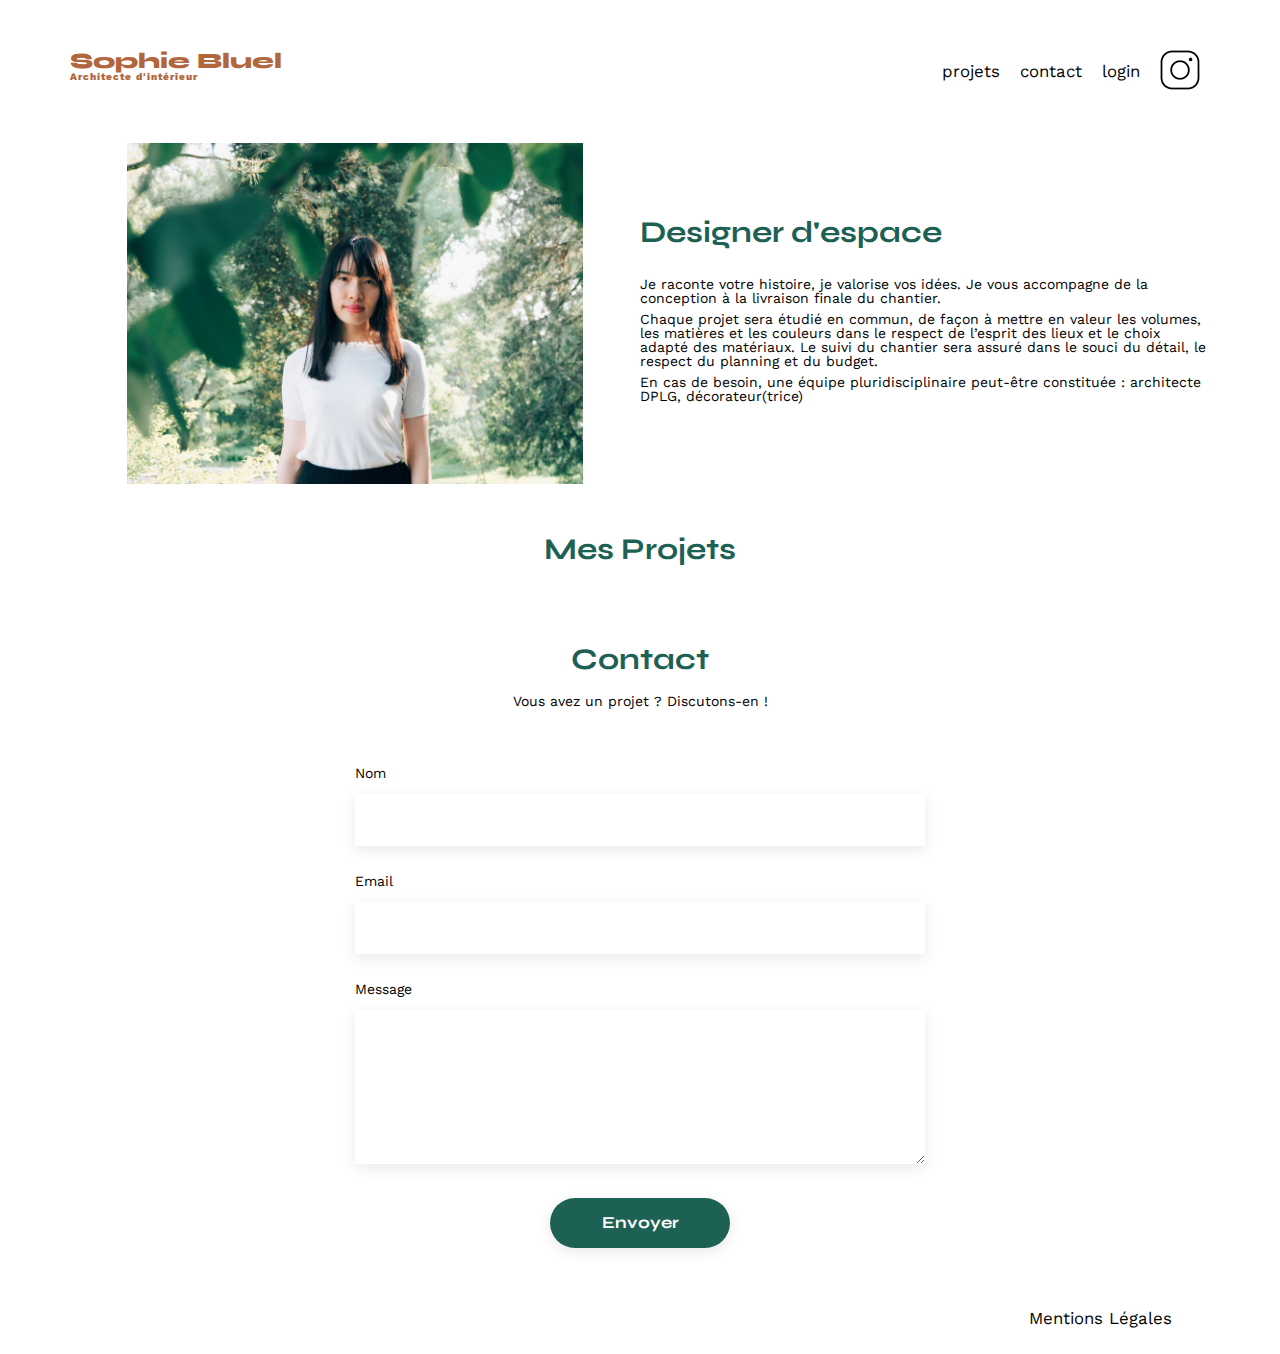
==== index.html @ dd8f7ba2 "Debut" ====
<!DOCTYPE html>
<html lang="fr">
<head>
	<meta charset="UTF-8">
	<title>Sophie Bluel - Architecte d'intérieur</title>
	<meta name="viewport" content="width=device-width, initial-scale=1.0">
	<link rel="preconnect" href="https://fonts.googleapis.com">
	<link rel="preconnect" href="https://fonts.gstatic.com" crossorigin>
	<link href="https://fonts.googleapis.com/css2?family=Syne:wght@700;800&family=Work+Sans&display=swap" rel="stylesheet">
	<meta name="description" content="">
	<link rel="stylesheet" href="./assets/style.css">
</head>
<body>
<header>
	<h1>Sophie Bluel <span>Architecte d'intérieur</span></h1>
	<nav>
		<ul>
			<li>projets</li>
			<li>contact</li>
			<li>login</li>
			<li><img src="./assets/icons/instagram.png" alt="Instagram"></li>
		</ul>
	</nav>
</header>
<main>
	<section id="introduction">
		<figure>
			<img src="./assets/images/sophie-bluel.png" alt="">
		</figure>
		<article>
			<h2>Designer d'espace</h2>
			<p>Je raconte votre histoire, je valorise vos idées. Je vous accompagne de la conception à la livraison finale du chantier.</p>
			<p>Chaque projet sera étudié en commun, de façon à mettre en valeur les volumes, les matières et les couleurs dans le respect de l’esprit des lieux et le choix adapté des matériaux. Le suivi du chantier sera assuré dans le souci du détail, le respect du planning et du budget.</p>
			<p>En cas de besoin, une équipe pluridisciplinaire peut-être constituée : architecte DPLG, décorateur(trice)</p>
		</article>
	</section>
	<section id="portfolio">
		<h2>Mes Projets</h2>
		<div class="gallery">
			
		</div>
	</section>
	<section id="contact">
		<h2>Contact</h2>
		<p>Vous avez un projet ? Discutons-en !</p>
		<form action="#" method="post">
			<label for="name">Nom</label>
			<input type="text" name="name" id="name">
			<label for="email">Email</label>
			<input type="email" name="email" id="email">
			<label for="message">Message</label>
			<textarea name="message" id="message" cols="30" rows="10"></textarea>
			<input type="submit" value="Envoyer">
		</form>
	</section>
</main>

<footer>
	<nav>
		<ul>
			<li>Mentions Légales</li>
		</ul>
	</nav>
</footer>
</body>
</html>
---- assets/style.css ----
/* http://meyerweb.com/eric/tools/css/reset/
   v2.0 | 20110126
   License: none (public domain)
*/

html, body, div, span, applet, object, iframe,
h1, h2, h3, h4, h5, h6, p, blockquote, pre,
a, abbr, acronym, address, big, cite, code,
del, dfn, em, img, ins, kbd, q, s, samp,
small, strike, strong, sub, sup, tt, var,
b, u, i, center,
dl, dt, dd, ol, ul, li,
fieldset, form, label, legend,
table, caption, tbody, tfoot, thead, tr, th, td,
article, aside, canvas, details, embed,
figure, figcaption, footer, header, hgroup,
menu, nav, output, ruby, section, summary,
time, mark, audio, video {
	margin: 0;
	padding: 0;
	border: 0;
	font-size: 100%;
	font: inherit;
	vertical-align: baseline;
}
/* HTML5 display-role reset for older browsers */
article, aside, details, figcaption, figure,
footer, header, hgroup, menu, nav, section {
	display: block;
}
body {
	line-height: 1;
}
ol, ul {
	list-style: none;
}
blockquote, q {
	quotes: none;
}
blockquote:before, blockquote:after,
q:before, q:after {
	content: '';
	content: none;
}
table {
	border-collapse: collapse;
	border-spacing: 0;
}
/** end reset css**/
body {
	max-width: 1140px;
	margin:auto;
	font-family: 'Work Sans' ;
	font-size: 14px;
}
header {
	display: flex;
	justify-content: space-between;
	margin: 50px 0
}
section {
	margin: 50px 0
}

h1{
	display: flex;
	flex-direction: column;
	font-family: 'Syne';
	font-size: 22px;
	font-weight: 800;
	color: #B1663C
}

h1 > span {
	font-family: 'Work Sans';
	font-size:10px;
	letter-spacing: 0.1em;
;
}

h2{
	font-family: 'Syne';
	font-weight: 700;
	font-size: 30px;
	color: #1D6154
}
nav ul {
	display: flex;
	align-items: center;
	list-style-type: none;

}
nav li {
	padding: 0 10px;
	font-size: 1.2em;
}

li:hover {
	color: #B1663C;
}
#introduction {
	display: flex;
	align-items: center;
}
#introduction figure {
	flex: 1
}
#introduction img {
	display: block;
	margin: auto;
	width: 80%;
}

#introduction article {
	flex: 1
}
#introduction h2 {
	margin-bottom: 1em;
}

#introduction p {
	margin-bottom: 0.5em;
}
#portfolio h2 {
	text-align: center;
	margin-bottom: 1em;
}
.gallery {
	width: 100%;
	display: grid;
	grid-template-columns: 1fr 1fr 1fr;
	grid-column-gap: 20px;
	grid-row-gap: 20px;
}

.gallery img {
	width: 100%;

}
#contact {
	width: 50%;
margin: auto;
}
#contact > * {
	text-align: center;

}
#contact h2{
	margin-bottom: 20px;
}
#contact form {
	text-align: left;
	margin-top:30px;
	display: flex;
	flex-direction: column;
}

#contact input {
	height: 50px;
	font-size: 1.2em;
	border: none;
	box-shadow: 0px 4px 14px rgba(0, 0, 0, 0.09);
}
#contact label {
	margin: 2em 0 1em 0;
}
#contact textarea {
	border: none;
	box-shadow: 0px 4px 14px rgba(0, 0, 0, 0.09);
}

input[type="submit"]{
	font-family: 'Syne';
	font-weight: 700;
	color: white;
	background-color: #1D6154;
	margin : 2em auto ;
	width: 180px;
	text-align: center;
	border-radius: 60px ;
}

footer nav ul {
	display: flex;
	justify-content: flex-end;
	margin: 2em
}
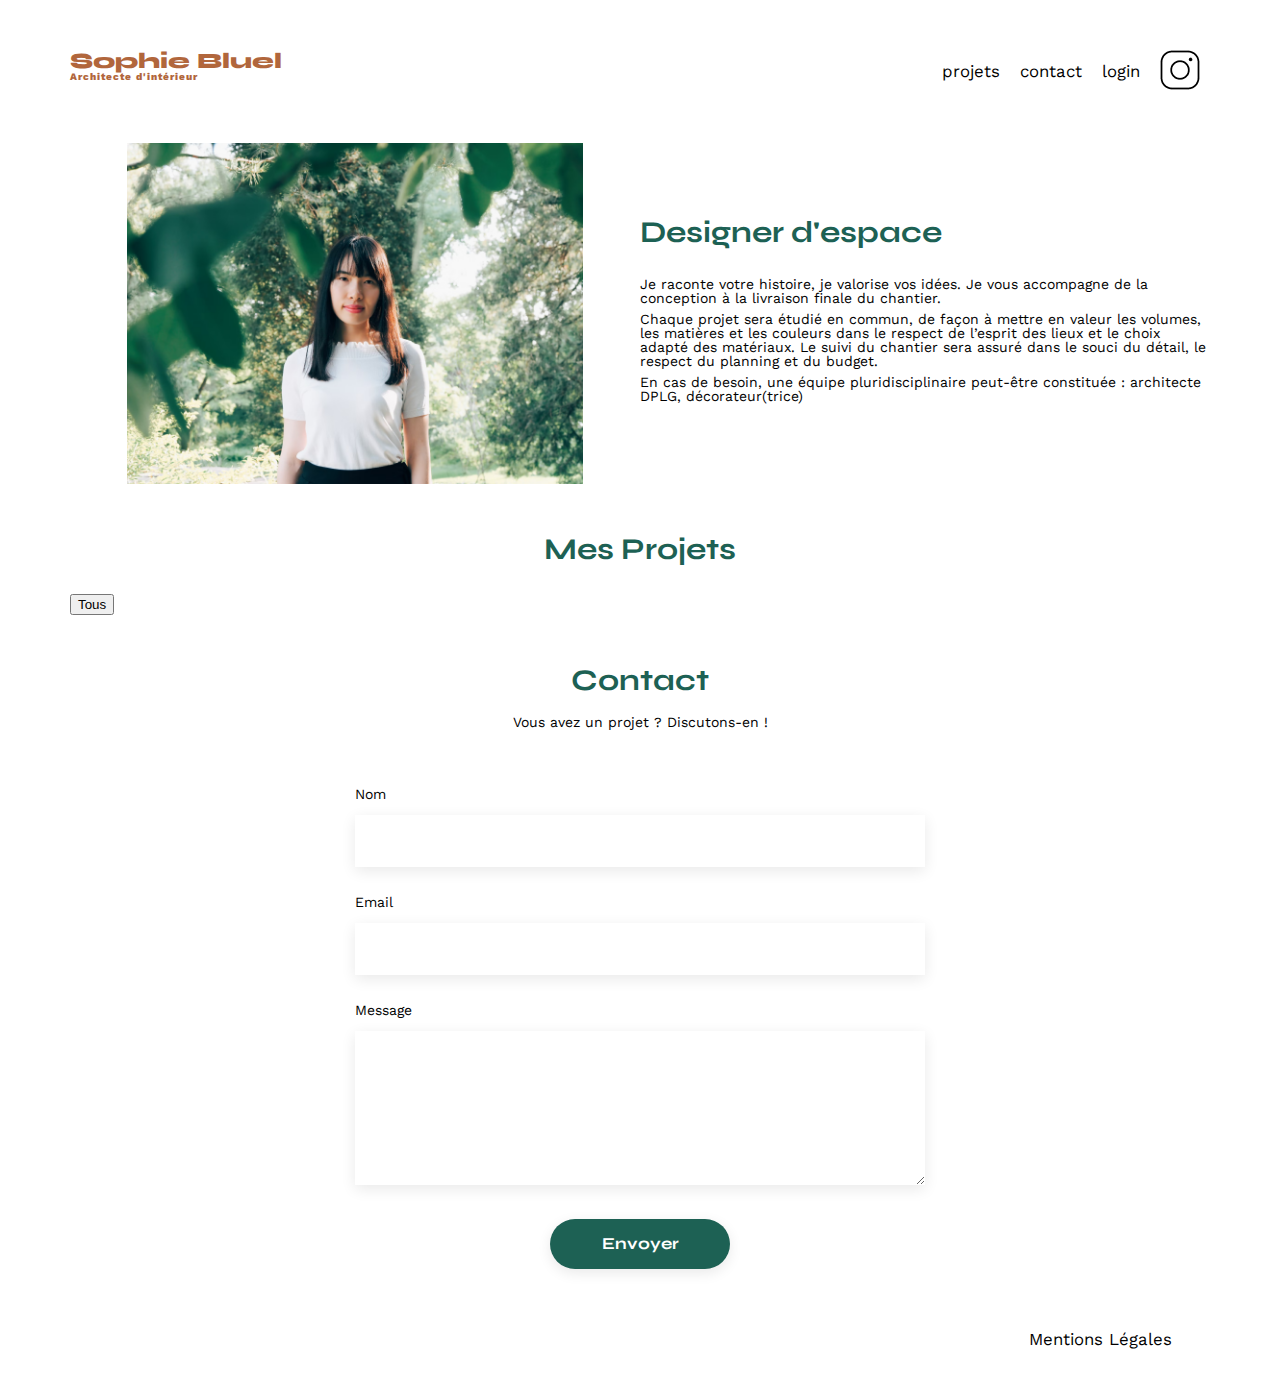
==== commit e598bbd1: "login html terminé" ====
--- a/index.html
+++ b/index.html
@@ -9,6 +9,7 @@
 	<link href="https://fonts.googleapis.com/css2?family=Syne:wght@700;800&family=Work+Sans&display=swap" rel="stylesheet">
 	<meta name="description" content="">
 	<link rel="stylesheet" href="./assets/style.css">
+	<script src="./index.js" defer></script>
 </head>
 <body>
 <header>
--- a/assets/style.css
+++ b/assets/style.css
@@ -186,3 +186,77 @@
 	margin: 2em
 }
 
+.body-login {
+	display: flex;
+	flex-direction: column;
+	height: 100vh;
+	justify-content: space-between;
+}
+
+#login-link {
+	font-weight: 600;
+} 
+
+#login {
+	width: 50%;
+	margin: auto;
+	display: flex;
+	flex-direction: column;
+	justify-content: center;
+}
+
+#login > * {
+	text-align: center;
+}
+
+#login h2 {
+	justify-content: center;
+}
+
+#login form {
+	text-align: left;
+	padding-top:30px;
+	display: flex;
+	flex-direction: column;
+}
+
+#login input {
+	width: 379px;
+	height: 50px;
+	font-size: 1.2em;
+	border: none;
+	box-shadow: 0px 4px 14px rgba(0, 0, 0, 0.09);
+	align-self: center;
+}
+#login label {
+	padding: 2em 0 1em 7em;
+}
+
+#login a {
+	color: black;
+	text-align: center;	
+}
+
+#login input[type="submit"]{
+	font-family: 'Syne';
+	font-weight: 700;
+	color: white;
+	background-color: #1D6154;
+	margin : 2em auto ;
+	width: 180px;
+	text-align: center;
+	border-radius: 60px ;
+	cursor: pointer;
+}
+
+#error-message {
+	display: none;
+	color: red;
+	align-self: center;
+	font-weight: 500;
+	padding-top: 1.5em;
+}
+
+#forget-pw {
+	align-self: center;
+}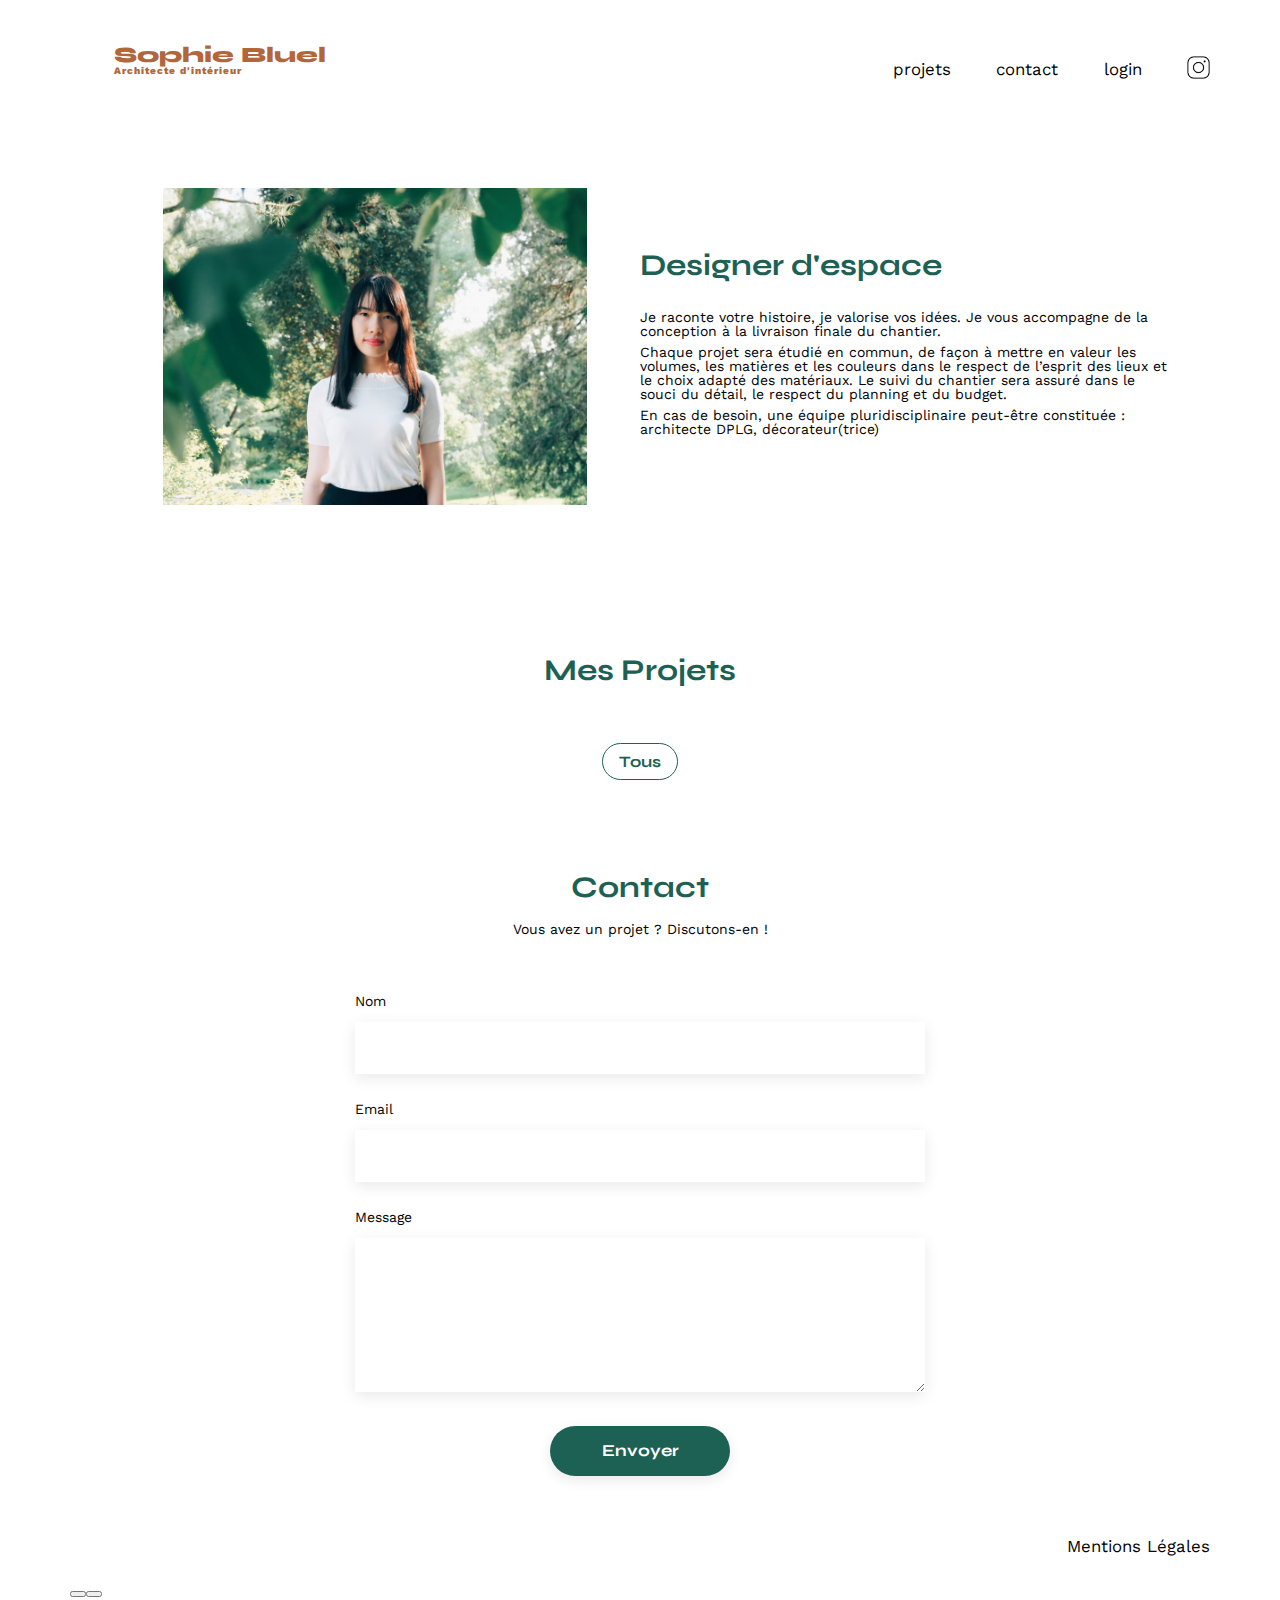
==== commit 1630bcb9: "commencement modale" ====
--- a/index.html
+++ b/index.html
@@ -9,7 +9,9 @@
 	<link href="https://fonts.googleapis.com/css2?family=Syne:wght@700;800&family=Work+Sans&display=swap" rel="stylesheet">
 	<meta name="description" content="">
 	<link rel="stylesheet" href="./assets/style.css">
-	<script src="./index.js" defer></script>
+	<script src="/index.js" defer></script>
+	<script src="/modale.js" defer></script>
+
 </head>
 <body>
 <header>
@@ -18,7 +20,7 @@
 		<ul>
 			<li>projets</li>
 			<li>contact</li>
-			<li>login</li>
+			<li id="login"> <a href="./login.html"> login </a></li>
 			<li><img src="./assets/icons/instagram.png" alt="Instagram"></li>
 		</ul>
 	</nav>
--- a/assets/style.css
+++ b/assets/style.css
@@ -49,17 +49,21 @@
 /** end reset css**/
 body {
 	max-width: 1140px;
-	margin:auto;
+	margin: auto;
 	font-family: 'Work Sans' ;
 	font-size: 14px;
+	display: flex;
+	flex-direction: column;
+	height: 100vh;
+	justify-content: space-between;
 }
 header {
 	display: flex;
 	justify-content: space-between;
-	margin: 50px 0
+	
 }
 section {
-	margin: 50px 0
+	margin: 50px 40px;
 }
 
 h1{
@@ -68,14 +72,14 @@
 	font-family: 'Syne';
 	font-size: 22px;
 	font-weight: 800;
-	color: #B1663C
+	color: #B1663C;
+	padding: 2em;
 }
 
 h1 > span {
 	font-family: 'Work Sans';
 	font-size:10px;
 	letter-spacing: 0.1em;
-;
 }
 
 h2{
@@ -91,16 +95,41 @@
 
 }
 nav li {
-	padding: 0 10px;
+	padding-left: 2.7em;
 	font-size: 1.2em;
+}
+
+nav ul li img{
+	width: 23px;
+	height: 23px;
 }
 
 li:hover {
 	color: #B1663C;
 }
+
+a {
+	text-decoration: none;
+	color: #000000;
+}
+
+a:visited {
+	color: #000000; 
+}
+
+header nav ul {
+	padding: 4em 0 4em 4em;
+}
+
+.nav-menu {
+	display: flex;
+	justify-content: space-between;
+}
+
 #introduction {
 	display: flex;
 	align-items: center;
+	margin-bottom: 150px;
 }
 #introduction figure {
 	flex: 1
@@ -122,9 +151,42 @@
 	margin-bottom: 0.5em;
 }
 #portfolio h2 {
-	text-align: center;
-	margin-bottom: 1em;
-}
+	display: flex;
+	justify-content: center;
+	padding-bottom: 1em;
+	gap: 1em;
+}
+
+
+.buttons {
+	display: flex;
+	justify-content: center;
+	gap: 1em;
+	padding: 2em 0 3em 0;
+}
+
+.filter-button {
+	font-family: 'Syne';
+	font-weight: 700;
+	font-size: 16px;
+	color: #1D6154;
+	border: 1px solid #1D6154;
+	border-radius: 60px;
+	padding: 0.5em 1em;
+	background-color: unset;
+}
+
+.filter-button:hover{
+	background-color: #1D6154;
+	color: white;
+    transition: 0.15s;
+}
+
+.filter-button.selected {
+	background-color: #1D6154;
+	color: white;
+}
+
 .gallery {
 	width: 100%;
 	display: grid;
@@ -135,11 +197,11 @@
 
 .gallery img {
 	width: 100%;
-
-}
+}
+
 #contact {
 	width: 50%;
-margin: auto;
+	margin: auto;
 }
 #contact > * {
 	text-align: center;
@@ -183,9 +245,10 @@
 footer nav ul {
 	display: flex;
 	justify-content: flex-end;
-	margin: 2em
-}
-
+	margin: 2em 0;
+}
+
+/* Login page*/
 .body-login {
 	display: flex;
 	flex-direction: column;
@@ -259,4 +322,39 @@
 
 #forget-pw {
 	align-self: center;
-}+}
+
+/*admin page*/
+
+.admin-mode {
+	display: flex;
+	width: 100%;
+	height: 59px;
+	background-color: #000000;
+	justify-content: center;
+	align-items: center;
+}
+
+.admin-mode i {
+	padding-top: 1em;
+	padding-right: 1em;
+	color: white;
+}
+.admin-title {
+	padding-top: 1em;
+	color: white;
+}
+
+.edit-button {
+	display: flex;
+	flex-direction: row-reverse;
+	gap: 0.75em;
+	background-color: unset;
+	border: none;
+	padding-top: 0.75em;
+	font-size: 14px;
+	margin-bottom: 5em;
+	cursor: pointer;
+}
+
+
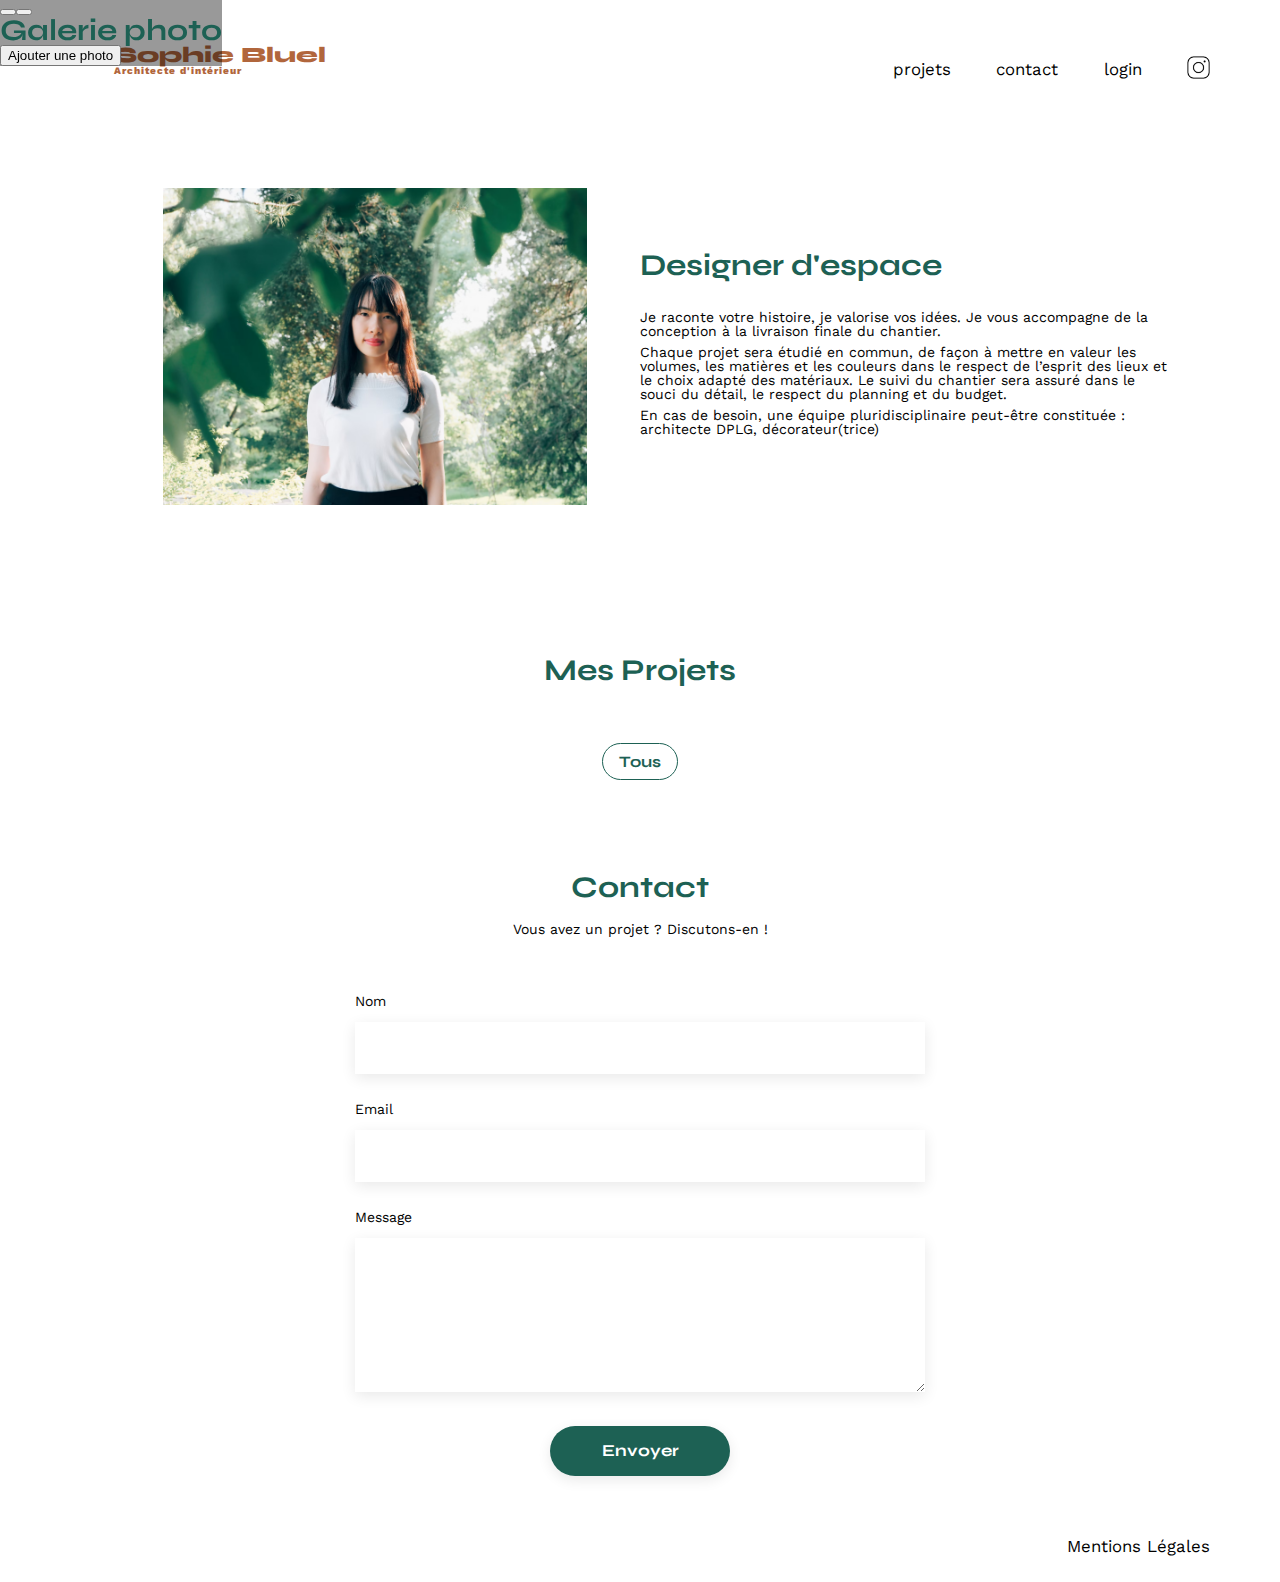
==== commit 37af05be: "modal ???" ====
--- a/index.html
+++ b/index.html
@@ -56,6 +56,7 @@
 			<input type="submit" value="Envoyer">
 		</form>
 	</section>
+	
 </main>
 
 <footer>
--- a/assets/style.css
+++ b/assets/style.css
@@ -357,4 +357,15 @@
 	cursor: pointer;
 }
 
-
+.modal{
+	position: fixed;
+	top:0 ;
+	left: 0 ;
+	background: rgba(0, 0, 0, 0.4);
+	display: flex;
+	justify-content: center;
+}
+
+.img-modal{
+	
+}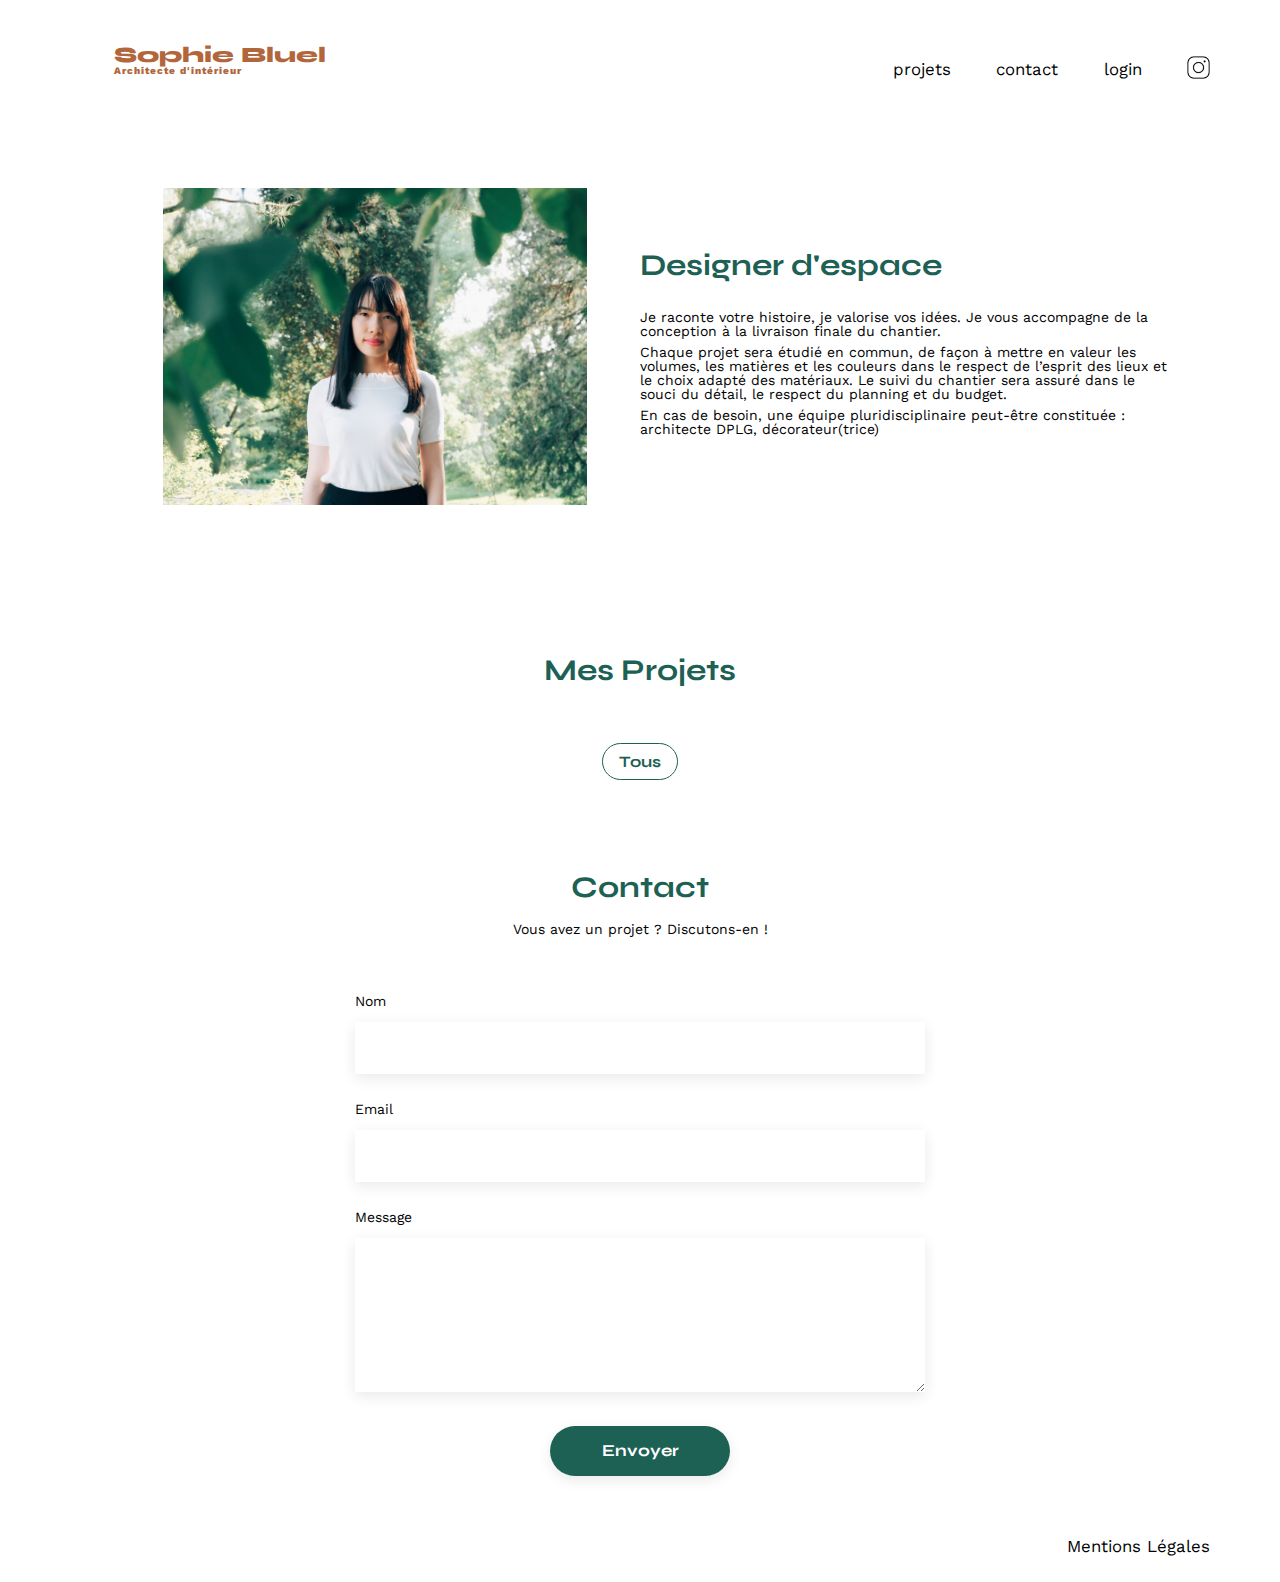
==== commit f0d0ae71: "modal css" ====
--- a/index.html
+++ b/index.html
@@ -1,70 +1,81 @@
 <!DOCTYPE html>
 <html lang="fr">
-<head>
-	<meta charset="UTF-8">
-	<title>Sophie Bluel - Architecte d'intérieur</title>
-	<meta name="viewport" content="width=device-width, initial-scale=1.0">
-	<link rel="preconnect" href="https://fonts.googleapis.com">
-	<link rel="preconnect" href="https://fonts.gstatic.com" crossorigin>
-	<link href="https://fonts.googleapis.com/css2?family=Syne:wght@700;800&family=Work+Sans&display=swap" rel="stylesheet">
-	<meta name="description" content="">
-	<link rel="stylesheet" href="./assets/style.css">
-	<script src="/index.js" defer></script>
-	<script src="/modale.js" defer></script>
+  <head>
+    <meta charset="UTF-8" />
+    <title>Sophie Bluel - Architecte d'intérieur</title>
+    <meta name="viewport" content="width=device-width, initial-scale=1.0" />
+    <link rel="preconnect" href="https://fonts.googleapis.com" />
+    <link rel="preconnect" href="https://fonts.gstatic.com" crossorigin />
+    <link
+      href="https://fonts.googleapis.com/css2?family=Syne:wght@700;800&family=Work+Sans&display=swap"
+      rel="stylesheet"
+    />
+    <meta name="description" content="" />
+    <link rel="stylesheet" href="./assets/style.css" />
+    <script src="/index.js" defer></script>
+    <script src="/modale.js" defer></script>
+  </head>
+  <body>
+    <header>
+      <h1>Sophie Bluel <span>Architecte d'intérieur</span></h1>
+      <nav>
+        <ul>
+          <li>projets</li>
+          <li>contact</li>
+          <li id="login"><a href="./login.html"> login </a></li>
+          <li><img src="./assets/icons/instagram.png" alt="Instagram" /></li>
+        </ul>
+      </nav>
+    </header>
+    <main>
+      <section id="introduction">
+        <figure>
+          <img src="./assets/images/sophie-bluel.png" alt="" />
+        </figure>
+        <article>
+          <h2>Designer d'espace</h2>
+          <p>
+            Je raconte votre histoire, je valorise vos idées. Je vous accompagne
+            de la conception à la livraison finale du chantier.
+          </p>
+          <p>
+            Chaque projet sera étudié en commun, de façon à mettre en valeur les
+            volumes, les matières et les couleurs dans le respect de l’esprit
+            des lieux et le choix adapté des matériaux. Le suivi du chantier
+            sera assuré dans le souci du détail, le respect du planning et du
+            budget.
+          </p>
+          <p>
+            En cas de besoin, une équipe pluridisciplinaire peut-être constituée
+            : architecte DPLG, décorateur(trice)
+          </p>
+        </article>
+      </section>
+      <section id="portfolio">
+        <h2>Mes Projets</h2>
+        <div class="gallery"></div>
+      </section>
+      <section id="contact">
+        <h2>Contact</h2>
+        <p>Vous avez un projet ? Discutons-en !</p>
+        <form action="#" method="post">
+          <label for="name">Nom</label>
+          <input type="text" name="name" id="name" />
+          <label for="email">Email</label>
+          <input type="email" name="email" id="email" />
+          <label for="message">Message</label>
+          <textarea name="message" id="message" cols="30" rows="10"></textarea>
+          <input type="submit" value="Envoyer" />
+        </form>
+      </section>
+    </main>
 
-</head>
-<body>
-<header>
-	<h1>Sophie Bluel <span>Architecte d'intérieur</span></h1>
-	<nav>
-		<ul>
-			<li>projets</li>
-			<li>contact</li>
-			<li id="login"> <a href="./login.html"> login </a></li>
-			<li><img src="./assets/icons/instagram.png" alt="Instagram"></li>
-		</ul>
-	</nav>
-</header>
-<main>
-	<section id="introduction">
-		<figure>
-			<img src="./assets/images/sophie-bluel.png" alt="">
-		</figure>
-		<article>
-			<h2>Designer d'espace</h2>
-			<p>Je raconte votre histoire, je valorise vos idées. Je vous accompagne de la conception à la livraison finale du chantier.</p>
-			<p>Chaque projet sera étudié en commun, de façon à mettre en valeur les volumes, les matières et les couleurs dans le respect de l’esprit des lieux et le choix adapté des matériaux. Le suivi du chantier sera assuré dans le souci du détail, le respect du planning et du budget.</p>
-			<p>En cas de besoin, une équipe pluridisciplinaire peut-être constituée : architecte DPLG, décorateur(trice)</p>
-		</article>
-	</section>
-	<section id="portfolio">
-		<h2>Mes Projets</h2>
-		<div class="gallery">
-			
-		</div>
-	</section>
-	<section id="contact">
-		<h2>Contact</h2>
-		<p>Vous avez un projet ? Discutons-en !</p>
-		<form action="#" method="post">
-			<label for="name">Nom</label>
-			<input type="text" name="name" id="name">
-			<label for="email">Email</label>
-			<input type="email" name="email" id="email">
-			<label for="message">Message</label>
-			<textarea name="message" id="message" cols="30" rows="10"></textarea>
-			<input type="submit" value="Envoyer">
-		</form>
-	</section>
-	
-</main>
-
-<footer>
-	<nav>
-		<ul>
-			<li>Mentions Légales</li>
-		</ul>
-	</nav>
-</footer>
-</body>
+    <footer>
+      <nav>
+        <ul>
+          <li>Mentions Légales</li>
+        </ul>
+      </nav>
+    </footer>
+  </body>
 </html>
--- a/assets/style.css
+++ b/assets/style.css
@@ -3,369 +3,598 @@
    License: none (public domain)
 */
 
-html, body, div, span, applet, object, iframe,
-h1, h2, h3, h4, h5, h6, p, blockquote, pre,
-a, abbr, acronym, address, big, cite, code,
-del, dfn, em, img, ins, kbd, q, s, samp,
-small, strike, strong, sub, sup, tt, var,
-b, u, i, center,
-dl, dt, dd, ol, ul, li,
-fieldset, form, label, legend,
-table, caption, tbody, tfoot, thead, tr, th, td,
-article, aside, canvas, details, embed,
-figure, figcaption, footer, header, hgroup,
-menu, nav, output, ruby, section, summary,
-time, mark, audio, video {
-	margin: 0;
-	padding: 0;
-	border: 0;
-	font-size: 100%;
-	font: inherit;
-	vertical-align: baseline;
+html,
+body,
+div,
+span,
+applet,
+object,
+iframe,
+h1,
+h2,
+h3,
+h4,
+h5,
+h6,
+p,
+blockquote,
+pre,
+a,
+abbr,
+acronym,
+address,
+big,
+cite,
+code,
+del,
+dfn,
+em,
+img,
+ins,
+kbd,
+q,
+s,
+samp,
+small,
+strike,
+strong,
+sub,
+sup,
+tt,
+var,
+b,
+u,
+i,
+center,
+dl,
+dt,
+dd,
+ol,
+ul,
+li,
+fieldset,
+form,
+label,
+legend,
+table,
+caption,
+tbody,
+tfoot,
+thead,
+tr,
+th,
+td,
+article,
+aside,
+canvas,
+details,
+embed,
+figure,
+figcaption,
+footer,
+header,
+hgroup,
+menu,
+nav,
+output,
+ruby,
+section,
+summary,
+time,
+mark,
+audio,
+video {
+  margin: 0;
+  padding: 0;
+  border: 0;
+  font-size: 100%;
+  font: inherit;
+  vertical-align: baseline;
 }
 /* HTML5 display-role reset for older browsers */
-article, aside, details, figcaption, figure,
-footer, header, hgroup, menu, nav, section {
-	display: block;
+article,
+aside,
+details,
+figcaption,
+figure,
+footer,
+header,
+hgroup,
+menu,
+nav,
+section {
+  display: block;
 }
 body {
-	line-height: 1;
-}
-ol, ul {
-	list-style: none;
-}
-blockquote, q {
-	quotes: none;
-}
-blockquote:before, blockquote:after,
-q:before, q:after {
-	content: '';
-	content: none;
+  line-height: 1;
+}
+ol,
+ul {
+  list-style: none;
+}
+blockquote,
+q {
+  quotes: none;
+}
+blockquote:before,
+blockquote:after,
+q:before,
+q:after {
+  content: "";
+  content: none;
 }
 table {
-	border-collapse: collapse;
-	border-spacing: 0;
+  border-collapse: collapse;
+  border-spacing: 0;
 }
 /** end reset css**/
 body {
-	max-width: 1140px;
-	margin: auto;
-	font-family: 'Work Sans' ;
-	font-size: 14px;
-	display: flex;
-	flex-direction: column;
-	height: 100vh;
-	justify-content: space-between;
+  max-width: 1140px;
+  margin: auto;
+  font-family: "Work Sans";
+  font-size: 14px;
+  display: flex;
+  flex-direction: column;
+  height: 100vh;
+  justify-content: space-between;
 }
 header {
-	display: flex;
-	justify-content: space-between;
-	
+  display: flex;
+  justify-content: space-between;
 }
 section {
-	margin: 50px 40px;
-}
-
-h1{
-	display: flex;
-	flex-direction: column;
-	font-family: 'Syne';
-	font-size: 22px;
-	font-weight: 800;
-	color: #B1663C;
-	padding: 2em;
+  margin: 50px 40px;
+}
+
+h1 {
+  display: flex;
+  flex-direction: column;
+  font-family: "Syne";
+  font-size: 22px;
+  font-weight: 800;
+  color: #b1663c;
+  padding: 2em;
 }
 
 h1 > span {
-	font-family: 'Work Sans';
-	font-size:10px;
-	letter-spacing: 0.1em;
-}
-
-h2{
-	font-family: 'Syne';
-	font-weight: 700;
-	font-size: 30px;
-	color: #1D6154
+  font-family: "Work Sans";
+  font-size: 10px;
+  letter-spacing: 0.1em;
+}
+
+h2 {
+  font-family: "Syne";
+  font-weight: 700;
+  font-size: 30px;
+  color: #1d6154;
 }
 nav ul {
-	display: flex;
-	align-items: center;
-	list-style-type: none;
-
+  display: flex;
+  align-items: center;
+  list-style-type: none;
 }
 nav li {
-	padding-left: 2.7em;
-	font-size: 1.2em;
-}
-
-nav ul li img{
-	width: 23px;
-	height: 23px;
+  padding-left: 2.7em;
+  font-size: 1.2em;
+}
+
+nav ul li img {
+  width: 23px;
+  height: 23px;
 }
 
 li:hover {
-	color: #B1663C;
+  color: #b1663c;
 }
 
 a {
-	text-decoration: none;
-	color: #000000;
+  text-decoration: none;
+  color: #000000;
 }
 
 a:visited {
-	color: #000000; 
+  color: #000000;
 }
 
 header nav ul {
-	padding: 4em 0 4em 4em;
+  padding: 4em 0 4em 4em;
 }
 
 .nav-menu {
-	display: flex;
-	justify-content: space-between;
+  display: flex;
+  justify-content: space-between;
 }
 
 #introduction {
-	display: flex;
-	align-items: center;
-	margin-bottom: 150px;
+  display: flex;
+  align-items: center;
+  margin-bottom: 150px;
 }
 #introduction figure {
-	flex: 1
+  flex: 1;
 }
 #introduction img {
-	display: block;
-	margin: auto;
-	width: 80%;
+  display: block;
+  margin: auto;
+  width: 80%;
 }
 
 #introduction article {
-	flex: 1
+  flex: 1;
 }
 #introduction h2 {
-	margin-bottom: 1em;
+  margin-bottom: 1em;
 }
 
 #introduction p {
-	margin-bottom: 0.5em;
+  margin-bottom: 0.5em;
 }
 #portfolio h2 {
-	display: flex;
-	justify-content: center;
-	padding-bottom: 1em;
-	gap: 1em;
-}
-
+  display: flex;
+  justify-content: center;
+  padding-bottom: 1em;
+  gap: 1em;
+}
 
 .buttons {
-	display: flex;
-	justify-content: center;
-	gap: 1em;
-	padding: 2em 0 3em 0;
+  display: flex;
+  justify-content: center;
+  gap: 1em;
+  padding: 2em 0 3em 0;
 }
 
 .filter-button {
-	font-family: 'Syne';
-	font-weight: 700;
-	font-size: 16px;
-	color: #1D6154;
-	border: 1px solid #1D6154;
-	border-radius: 60px;
-	padding: 0.5em 1em;
-	background-color: unset;
-}
-
-.filter-button:hover{
-	background-color: #1D6154;
-	color: white;
-    transition: 0.15s;
+  font-family: "Syne";
+  font-weight: 700;
+  font-size: 16px;
+  color: #1d6154;
+  border: 1px solid #1d6154;
+  border-radius: 60px;
+  padding: 0.5em 1em;
+  background-color: unset;
+}
+
+.filter-button:hover {
+  background-color: #1d6154;
+  color: white;
+  transition: 0.15s;
 }
 
 .filter-button.selected {
-	background-color: #1D6154;
-	color: white;
+  background-color: #1d6154;
+  color: white;
 }
 
 .gallery {
-	width: 100%;
-	display: grid;
-	grid-template-columns: 1fr 1fr 1fr;
-	grid-column-gap: 20px;
-	grid-row-gap: 20px;
+  width: 100%;
+  display: grid;
+  grid-template-columns: 1fr 1fr 1fr;
+  grid-column-gap: 20px;
+  grid-row-gap: 20px;
 }
 
 .gallery img {
-	width: 100%;
+  width: 100%;
 }
 
 #contact {
-	width: 50%;
-	margin: auto;
+  width: 50%;
+  margin: auto;
 }
 #contact > * {
-	text-align: center;
-
-}
-#contact h2{
-	margin-bottom: 20px;
+  text-align: center;
+}
+#contact h2 {
+  margin-bottom: 20px;
 }
 #contact form {
-	text-align: left;
-	margin-top:30px;
-	display: flex;
-	flex-direction: column;
+  text-align: left;
+  margin-top: 30px;
+  display: flex;
+  flex-direction: column;
 }
 
 #contact input {
-	height: 50px;
-	font-size: 1.2em;
-	border: none;
-	box-shadow: 0px 4px 14px rgba(0, 0, 0, 0.09);
+  height: 50px;
+  font-size: 1.2em;
+  border: none;
+  box-shadow: 0px 4px 14px rgba(0, 0, 0, 0.09);
 }
 #contact label {
-	margin: 2em 0 1em 0;
+  margin: 2em 0 1em 0;
 }
 #contact textarea {
-	border: none;
-	box-shadow: 0px 4px 14px rgba(0, 0, 0, 0.09);
-}
-
-input[type="submit"]{
-	font-family: 'Syne';
-	font-weight: 700;
-	color: white;
-	background-color: #1D6154;
-	margin : 2em auto ;
-	width: 180px;
-	text-align: center;
-	border-radius: 60px ;
+  border: none;
+  box-shadow: 0px 4px 14px rgba(0, 0, 0, 0.09);
+}
+
+input[type="submit"] {
+  font-family: "Syne";
+  font-weight: 700;
+  color: white;
+  background-color: #1d6154;
+  margin: 2em auto;
+  width: 180px;
+  text-align: center;
+  border-radius: 60px;
 }
 
 footer nav ul {
-	display: flex;
-	justify-content: flex-end;
-	margin: 2em 0;
+  display: flex;
+  justify-content: flex-end;
+  margin: 2em 0;
 }
 
 /* Login page*/
 .body-login {
-	display: flex;
-	flex-direction: column;
-	height: 100vh;
-	justify-content: space-between;
+  display: flex;
+  flex-direction: column;
+  height: 100vh;
+  justify-content: space-between;
 }
 
 #login-link {
-	font-weight: 600;
-} 
+  font-weight: 600;
+}
 
 #login {
-	width: 50%;
-	margin: auto;
+  width: 50%;
+  margin: auto;
+  display: flex;
+  flex-direction: column;
+  justify-content: center;
+}
+
+#login > * {
+  text-align: center;
+}
+
+#login h2 {
+  justify-content: center;
+}
+
+#login form {
+  text-align: left;
+  padding-top: 30px;
+  display: flex;
+  flex-direction: column;
+}
+
+#login input {
+  width: 379px;
+  height: 50px;
+  font-size: 1.2em;
+  border: none;
+  box-shadow: 0px 4px 14px rgba(0, 0, 0, 0.09);
+  align-self: center;
+}
+#login label {
+  padding: 2em 0 1em 7em;
+}
+
+#login a {
+  color: black;
+  text-align: center;
+}
+
+#login input[type="submit"] {
+  font-family: "Syne";
+  font-weight: 700;
+  color: white;
+  background-color: #1d6154;
+  margin: 2em auto;
+  width: 180px;
+  text-align: center;
+  border-radius: 60px;
+  cursor: pointer;
+}
+
+#error-message {
+  display: none;
+  color: red;
+  align-self: center;
+  font-weight: 500;
+  padding-top: 1.5em;
+}
+
+#forget-pw {
+  align-self: center;
+}
+
+/*admin page*/
+
+.admin-mode {
+  display: flex;
+  width: 100%;
+  height: 59px;
+  background-color: #000000;
+  justify-content: center;
+  align-items: center;
+}
+
+.admin-mode i {
+  padding-top: 1em;
+  padding-right: 1em;
+  color: white;
+}
+.admin-title {
+  padding-top: 1em;
+  color: white;
+}
+
+.edit-button {
+  display: flex;
+  flex-direction: row-reverse;
+  gap: 0.75em;
+  background-color: unset;
+  border: none;
+  padding-top: 0.75em;
+  font-size: 14px;
+  margin-bottom: 5em;
+  cursor: pointer;
+}
+
+.modal {
+  position: fixed;
+  top: 0;
+  left: 0;
+  background: rgba(0, 0, 0, 0.4);
+  display: flex;
+  justify-content: center;
+  align-items: center;
+  height: 100%;
+  width: 100%;
+}
+
+.modal-container {
+  display: flex;
+  background-color: white;
+  width: 40%;
+  height: 75%;
+  justify-items: center;
+  align-items: center;
+  margin-top: 50px;
+  border-radius: 2%;
+  flex-direction: column;
+  justify-content: space-around;
+}
+
+.modal-buttons {
+  display: flex;
+  justify-content: space-between;
+  gap: 200px;
+}
+
+.modal-container h2 {
+  font-family: "Work Sans";
+  color: black;
+  font-weight: 10;
+}
+
+
+
+.backButton {
+  height: 20px;
+  width: 50px;
+  font-size: 50px;
+}
+
+.img-container {
+  display: flex;
+}
+
+.img-container img {
+  width: 75px;
+  position: absolute;
+}
+
+.img-container img i {
+  --fa-primary-color: white;
+}
+
+
+
+.display-photo {
+  display: grid;
+  justify-content: center;
+  grid-template-columns: 1fr 1fr 1fr 1fr 1fr;
+  column-gap:65px ;
+  row-gap: 100px;
+  border-bottom: solid 1px #b3b3b3;
+  padding-bottom: 180px;
+  
+
+}
+
+
+.add-button {
+  font-family: "Syne";
+  font-weight: 700;
+  border-radius: 60px;
+  background-color: #1d6154;
+  color: white;
+  cursor: pointer;
+  border: none;
+  width: 180px;
+  height: 50px;
+}
+
+.submit-button {
+  font-family: "Syne";
+  font-weight: 700;
+  border-radius: 60px;
+  background-color: #1d6154;
+  color: white;
+  cursor: pointer;
+  border: none;
+  width: 180px;
+  height: 50px;
+}
+
+.up-file-container {
+	width:380px;
+	height:169px;
+	background-color: #E8F1F7;
+	border-radius: 3px;
 	display: flex;
 	flex-direction: column;
 	justify-content: center;
-}
-
-#login > * {
-	text-align: center;
-}
-
-#login h2 {
+	align-items: center;
+	position: relative;
+}
+
+.name-input {
+  height: 50px;
+  width: 375px;
+  font-size: 1em;
+  border: none;
+  box-shadow: 0px 4px 14px rgba(0, 0, 0, 0.09);
+  align-self: center;
+  font: inherit;
+}
+
+.category-select {
+  height: 50px;
+  width: 379px;
+  font-size: 1em;
+  border: none;
+  box-shadow: 0px 4px 14px rgba(0, 0, 0, 0.09);
+  align-self: center;
+  font: inherit;
+}
+
+.fa-image{
+	font-size: 60px;
+	color: #b9c5cc;
+	
+}
+
+.upload-form{
+    display: grid;
+    gap: 10px;
+
+}
+
+.add-content {
 	justify-content: center;
-}
-
-#login form {
-	text-align: left;
-	padding-top:30px;
-	display: flex;
-	flex-direction: column;
-}
-
-#login input {
-	width: 379px;
-	height: 50px;
-	font-size: 1.2em;
-	border: none;
-	box-shadow: 0px 4px 14px rgba(0, 0, 0, 0.09);
-	align-self: center;
-}
-#login label {
-	padding: 2em 0 1em 7em;
-}
-
-#login a {
-	color: black;
-	text-align: center;	
-}
-
-#login input[type="submit"]{
-	font-family: 'Syne';
-	font-weight: 700;
-	color: white;
-	background-color: #1D6154;
-	margin : 2em auto ;
-	width: 180px;
-	text-align: center;
-	border-radius: 60px ;
-	cursor: pointer;
-}
-
-#error-message {
-	display: none;
-	color: red;
-	align-self: center;
-	font-weight: 500;
-	padding-top: 1.5em;
-}
-
-#forget-pw {
-	align-self: center;
-}
-
-/*admin page*/
-
-.admin-mode {
-	display: flex;
-	width: 100%;
-	height: 59px;
-	background-color: #000000;
-	justify-content: center;
-	align-items: center;
-}
-
-.admin-mode i {
-	padding-top: 1em;
-	padding-right: 1em;
-	color: white;
-}
-.admin-title {
-	padding-top: 1em;
-	color: white;
-}
-
-.edit-button {
-	display: flex;
-	flex-direction: row-reverse;
-	gap: 0.75em;
-	background-color: unset;
-	border: none;
-	padding-top: 0.75em;
-	font-size: 14px;
-	margin-bottom: 5em;
-	cursor: pointer;
-}
-
-.modal{
-	position: fixed;
-	top:0 ;
-	left: 0 ;
-	background: rgba(0, 0, 0, 0.4);
-	display: flex;
-	justify-content: center;
-}
-
-.img-modal{
-	
-}+	padding-bottom: 3em;
+	margin: 1em 1.2em;
+	border-bottom: 1.5px solid gainsboro;
+}
+
+
+
+.fa-solid {
+  height: 25px;
+  width: 19px;
+  background-color: black;
+  border-radius: 5px;
+}
+
+.delete-icon {
+  position: relative;
+  top: 5px;
+  left: 50px;
+  z-index: 1;
+}
+
